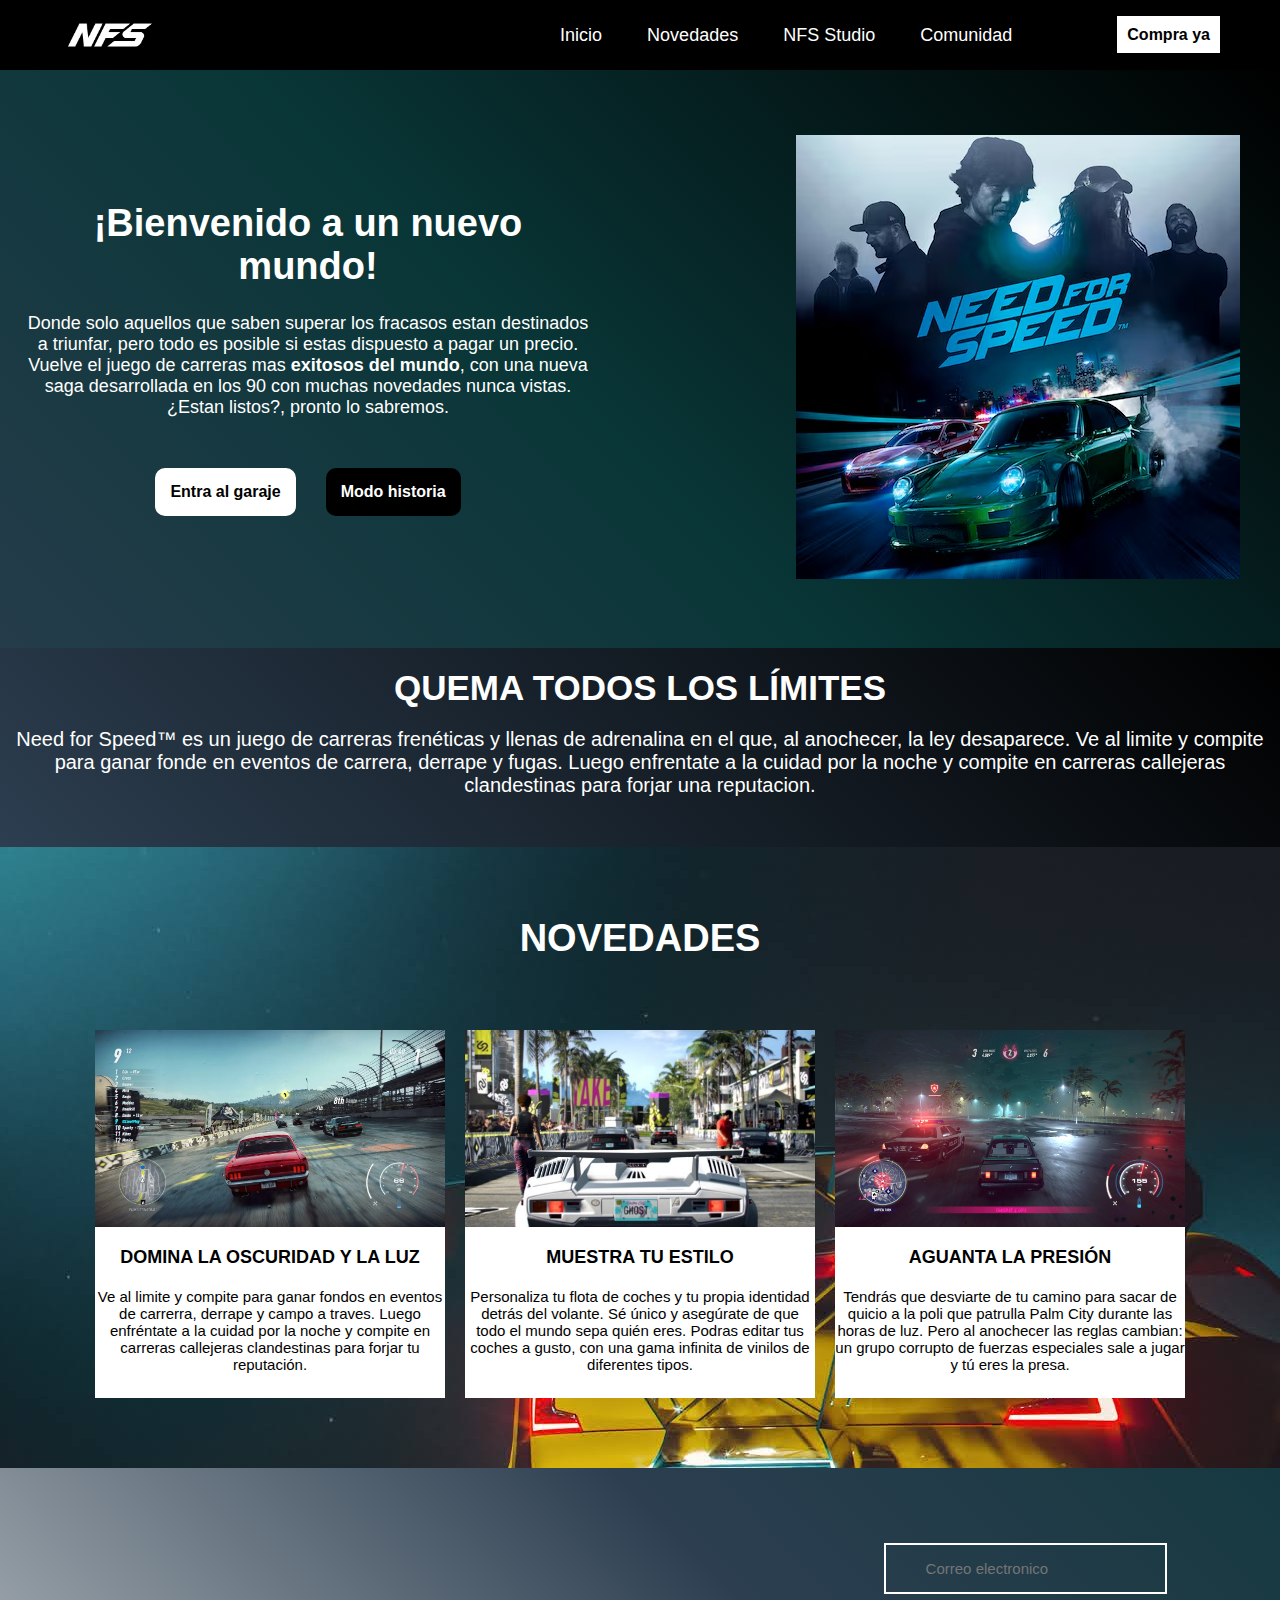
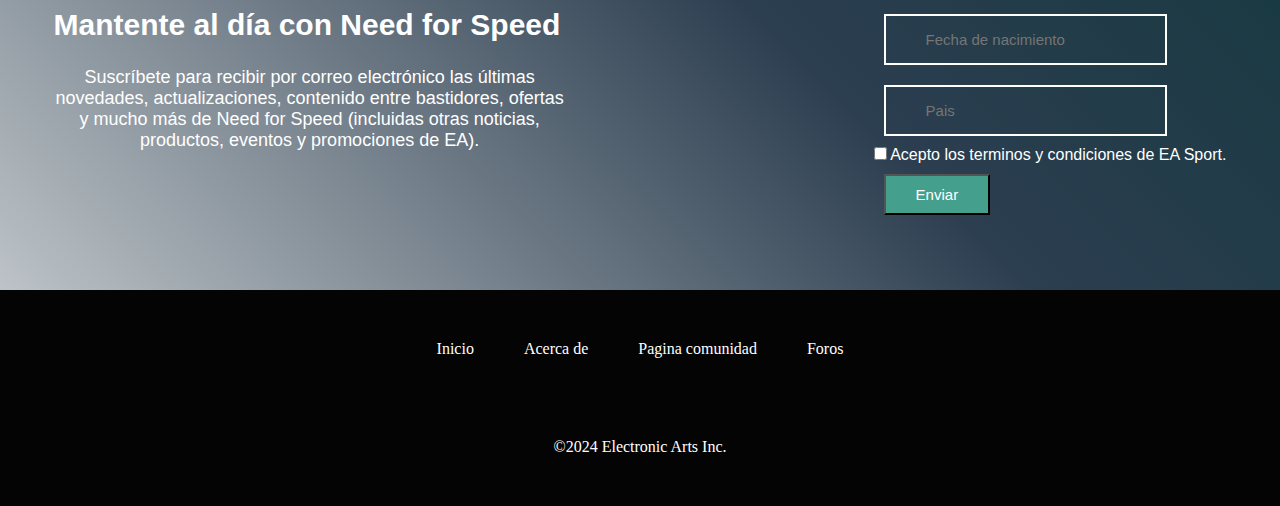
==== index.html @ 13e771bb "nfs" ====
<!DOCTYPE html>
<html lang="en">
  <head>
    <meta charset="UTF-8" />
    <meta name="viewport" content="width=device-width, initial-scale=1.0" />
    <title>Need for Speed™</title>

    <link rel="stylesheet" href="./styles.css" />
    <link rel="stylesheet" href="./animaciones.css" />
    <link rel="stylesheet" href="https://cdnjs.cloudflare.com/ajax/libs/font-awesome/6.5.2/css/all.min.css" integrity="sha512-SnH5WK+bZxgPHs44uWIX+LLJAJ9/2PkPKZ5QiAj6Ta86w+fsb2TkcmfRyVX3pBnMFcV7oQPJkl9QevSCWr3W6A==" crossorigin="anonymous" referrerpolicy="no-referrer" />
    <link rel="preconnect" href="https://fonts.googleapis.com">
    <link rel="preconnect" href="https://fonts.gstatic.com" crossorigin>
  
  </head>
  <body>
    <header>
      <!-- logo-->
      <img src="img-page/logo-white.avif" class="logo" />

      <!-- nav-list-->
      <nav class="navbar">
        <label for="menu-toggle" class="menu-label">
          <img src="img-page/menu-transp.png" alt="" class="menu-img" />
        </label>
        <input type="checkbox" id="menu-toggle" />
  
        <ul class="navbar-lista">
          <li><a href="#">Inicio</a></li>
          <li><a href="#">Novedades</a></li>
          <li><a href="#">NFS Studio</a></li>
          <li><a href="#">Comunidad</a></li>
        </ul>

        <div><a class="btn-compra"href="#">Compra ya</a> </div> 

      </nav>
    </header>
    <main>
      <section id="hero">
        <div class="hero-info">
          <h1>¡Bienvenido a un nuevo mundo!</h1>
          <p>
            Donde solo aquellos que saben superar los fracasos estan destinados
            a triunfar, pero todo es posible si estas dispuesto a pagar un
            precio. Vuelve el juego de carreras mas
            <span>exitosos del mundo</span>, con una nueva saga desarrollada en
            los 90 con muchas novedades nunca vistas. ¿Estan listos?, pronto lo
            sabremos.
          </p>
          <div class="hero-boton">
            <a class="btn-uno" href="#">Entra al garaje</a>
            <a class="btn-dos" href="#">Modo historia</a>
          </div>
        </div>
        <div class="hero-img">
          <img src="img-page/nfs-img.jpn.avif" alt="gamecar" />
        </div>
      </section>
      <section id="data">
        <div class="data-novedades">
          <h2>QUEMA TODOS LOS LÍMITES</h2>
          <p>
            Need for Speed™ es un juego de carreras frenéticas y llenas de
            adrenalina en el que, al anochecer, la ley desaparece. Ve al limite
            y compite para ganar fonde en eventos de carrera, derrape y fugas.
            Luego enfrentate a la cuidad por la noche y compite en carreras
            callejeras clandestinas para forjar una reputacion.
          </p>
        </div>
      </section>
      <section id="info">
        <h2>NOVEDADES</h2>
        <div class="info-card-conteiner">
          <div class="info-card">
            <img src="img-page/img-cards/img-race-day.webp" alt="Icono RACE" />
            <h3>DOMINA LA OSCURIDAD Y LA LUZ</h3>
            <p>
              Ve al limite y compite para ganar fondos en eventos de carrerra,
              derrape y campo a traves. Luego enfréntate a la cuidad por la
              noche y compite en carreras callejeras clandestinas para forjar tu
              reputación.
            </p>
          </div>

          <div class="info-card">
            <img src="img-page/img-cards/img-estilo.jpg" />
            <h3>MUESTRA TU ESTILO</h3>
            <p>
              Personaliza tu flota de coches y tu propia identidad detrás del
              volante. Sé único y asegúrate de que todo el mundo sepa quién
              eres. Podras editar tus coches a gusto, con una gama infinita de
              vinilos de diferentes tipos.
            </p>
          </div>

          <div class="info-card">
            <img src="img-page/img-cards/img-huida.jpg" />
            <h3>AGUANTA LA PRESIÓN</h3>
            <p>
              Tendrás que desviarte de tu camino para sacar de quicio a la poli
              que patrulla Palm City durante las horas de luz. Pero al anochecer
              las reglas cambian: un grupo corrupto de fuerzas especiales sale a
              jugar y tú eres la presa.
            </p>
          </div>
        </div>
      </section>
   <section id="final">
<div class="final-text">
    <h1>Mantente al día con Need for Speed </h1>
    <p> Suscríbete para recibir por correo electrónico las últimas novedades, actualizaciones, 
contenido entre bastidores, ofertas y mucho más de Need for Speed (incluidas otras noticias, productos, eventos y promociones de EA).</p>
</div>

<form>
<div class="final-form">
      <label for="correo"></label>
      <input class="final-input-1"  type="text" id="correo" placeholder="Correo electronico" />
  
    <label for="fecha"></label>
    <input class="final-input-1" type="text" id="fecha"  placeholder="Fecha de nacimiento"/>

    <label for="Pais"></label>
    <input class="final-input-1" type="text" id="pais"  placeholder="Pais"/>

<div class="final-condiciones">
    <input type="checkbox" id="condiciones" required/>
    <label for="condiciones">
Acepto los terminos y condiciones de <span>EA Sport</span>.
    </div>
    </label>

    <input class="final-input-2" type="submit" value="Enviar"/>
 
  </form>

  </div>  



   </section>
    </main>
    <footer>
      <ul class="footer-links">
        <li><a href="#">Inicio</a></li>
        <li><a href="#">Acerca de</a></li>
        <li><a href="#">Pagina comunidad</a></li>
        <li><a href="#">Foros</a></li>
      </ul>
      <div class="footer-redes">
        <a href="#"><i class="fa-brands fa-facebook-f"></i> </a>
        <a href="#"><i class="fa-brands fa-x-twitter"></i> </a>
        <a href="#"><i class="fa-brands fa-instagram"></i> </a>
      </div>
      <p>©2024 Electronic Arts Inc.</p>
    </footer>
  </body>
</html>
  </body>
</html>
---- styles.css ----
* {
  padding: 0;
  margin: 0;
  box-sizing: border-box;
  list-style: none;
  text-decoration: none;
}

header {
  background: rgb(0, 0, 0);
  border-top: 0;
  display: flex;
  justify-content: space-between;
  align-items: center;
  padding: 0 40px;
  height: 70px;
}

.navbar,
.navbar-lista {
  display: flex;
  align-items: center;
  font-family: "Lucida Sans", "Lucida Sans Regular", "Lucida Grande",
    "Lucida Sans Unicode", Geneva, Verdana, sans-serif;
}
.logo {
  height: 100%;
}

.navbar {
  gap: 85px;
}

.navbar-lista {
  gap: 45px;
}

.navbar-lista a {
  color: rgb(255, 255, 255);
  font-size: 18px;
}
.btn-compra {
  background: white;
  color: black;
  padding: 10px;
  margin: 0 20px;
  font-weight: 550;
}
main {
  display: flex;
  flex-direction: column;
  align-items: center;
  justify-content: center;
  font-family: Arial, Helvetica, sans-serif;
  background: linear-gradient(45deg, #bdc3c7, #2c3e50, #093637, black);
}

#hero {
  display: flex;
  justify-content: center;
  align-items: center;
  padding: 65px 0;
  gap: 180px;
}

.hero-info {
  display: flex;
  flex-direction: column;
  align-items: flex-start;
  gap: 25px;
  width: 80%;
  padding: 25px;
}

.hero-info h1 {
  font-size: 38px;
  font-weight: 800;
  color: white;
  text-align: center;
}

.hero-info p {
  font-size: 18px;
  width: 100%;
  color: white;
  text-align: center;
}

.hero-info span {
  font-weight: 700;
}

.hero-img {
  padding-right: 40px;
}
.hero-boton {
  display: flex;
  padding-top: 25px;
  margin: 0 auto;
  font-weight: 800;
  font-family: "Lucida Sans", "Lucida Sans Regular", "Lucida Grande",
    "Lucida Sans Unicode", Geneva, Verdana, sans-serif;
}
.hero-info a {
  border-radius: 10px;
  padding: 15px;
  margin: 0 15px;
}

.btn-uno {
  color: black;
  background: white;
}
.btn-dos {
  color: white;
  background: black;
}
#data {
  width: 100%;
  display: flex;
  flex-direction: column;
  align-items: center;
  justify-content: center;
  text-align: center;
  padding-bottom: 50px;
  background: linear-gradient(45deg, #2c3e50, black);
}

.data-novedades h2 {
  font-size: 35px;
  color: white;
  padding: 20px;
  text-align: center;
  display: flex;
  flex-wrap: wrap;
  justify-content: center;
  align-items: center;
}

.data-novedades p {
  font-size: 20px;
  width: 100%;
  color: white;
  align-items: center;
  justify-content: center;
  text-align: center;
}
#menu-toggle {
  display: none;
}
.menu-label {
  display: none;
}
.menu-img {
  width: 70px;
}

#info {
  width: 100%;
  padding: 70px 0;
  display: flex;
  flex-direction: column;
  justify-content: center;
  align-items: center;
  gap: 70px;
  background-image: url(img-page/backgraund.jpg);
}

#info h2 {
  font-size: 38px;
  font-weight: 650;
  color: rgb(255, 255, 255);
  font-weight: 700;
}

.info-card-conteiner {
  display: flex;
  gap: 20px;
}

.info-card {
  display: flex;
  flex-direction: column;
  align-items: center;
  justify-content: center;
  text-align: center;
  gap: 20px;
  max-width: 350px;
  background: white;
}

.info-card img {
  width: 350px;
}

.info-card h3 {
  font-size: 18px;
  font-weight: 600;
  color: rgb(0, 0, 0);
}

.info-card p {
  font-size: 15px;
  font-weight: 300;
  color: rgb(0, 0, 0);
  padding-bottom: 25px;
}

#final {
  display: flex;
  justify-content: center;
  align-items: center;
  padding: 65px 0;
  gap: 180px;
}

.final-text {
  display: flex;
  flex-direction: column;
  align-items: flex-start;
  gap: 25px;
  width: 50%;
  padding: 25px 0;
}

.final-text h1 {
  font-size: 30px;
  font-weight: 800;
  color: white;
  text-align: center;
}

.final-text p {
  font-size: 18px;
  width: 80%;
  color: white;
  text-align: center;
}

.final-form {
  display: flex;
  flex-direction: column;
  justify-content: center;
}

.final-input-1 {
  align-self: start;
  font-size: 15px;
  padding: 15px 40px;
  margin: 10px;
  background: transparent;
  border: 2px solid white;
}
.final-condiciones {
  color: white;
}

.final-input-2 {
  font-size: 15px;
  color: white;
  align-self: start;
  background: #44a08d;
  padding: 10px 30px;
  margin: 10px;
  cursor: pointer;
}

footer {
  display: flex;
  flex-direction: column;
  align-items: center;
  justify-content: center;
  gap: 40px;
  padding: 50px 0;
  background: rgba(0, 0, 0, 0.986);
}

footer a,
footer p {
  color: white;
  font-weight: 300;
  font-size: 16px;
}

.footer-links {
  display: flex;
  gap: 50px;
}

.footer-redes {
  display: flex;
  align-items: center;
  justify-content: center;
  gap: 20px;
  color: white;
}

@media (max-width: 992px) {
  .navbar {
    gap: 25px;
  }
  .navbar-lista {
    position: absolute;
    top: 69px;
    left: 5%;
    right: 5%;
    flex-direction: column;
    width: 90%;
    background: #2c3e50;
    border: 2px solid black;
    border-top: 0;
    border-radius: 0px 0px 15px 15px;
    padding: 65px 0;
    /*display: none;*/
    transform: translate(200%);
    transition: all 0.5s;
  }

  .navbar-lista a {
    font-size: 1.4rem;
  }

  .menu-label {
    display: flex;
    order: 2;
  }
  .menu-label img {
    width: 55px;
    height: 45px;
  }

  #menu-toggle:checked + .navbar-lista {
    /*display: flex;*/
    transform: translate(0);
  }

  .hero-info {
    flex-direction: column;
    justify-content: center;
    gap: 3rem;
  }

  .hero-info p {
    max-width: 600%;
  }

  .hero-img {
    display: none;
  }

  .data-novedades {
    max-width: 70%;
  }

  .btn-compra {
    display: flex;
    align-items: center;
    justify-content: center;
    text-align: center;
    font-size: 15px;
    width: 100%;
    margin: 0 auto;
  }
}

@media (max-width: 576px) {
  .hero-info h1 {
    font-size: 250%;
  }

  .hero-info p {
    font-size: 150%;
  }
  .hero-info a {
    font-size: 20px;
  }
  .data-novedades h2 {
    text-align: center;
    justify-content: center;
    align-items: center;
    margin: auto;
  }

  .data-novedades p {
    font-size: 150%;
  }
}
---- animaciones.css ----
.btn-compra {
  transition: all 0.2s;
}

.btn-compra:hover {
  background-color: #44a08ddb;
}

#menu-toggle ~ .btn-compra {
  transition: all 0.2s;
}

#menu-toggle ~ .btn-compra:hover {
  background-color: #44a08ddb;
}

.btn-uno {
  transition: 0.2s;
}

.btn-uno:hover {
  background-color: aquamarine;
}

.btn-dos {
  transition: 0.2s;
}

.btn-dos:hover {
  background-color: rgba(127, 255, 212, 0.863);
}

.info-card {
  box-shadow: 0px 1px 10px rgba(rgb(0, 0, 0, 0.2));
  cursor: default;
  transition: all 400ms ease;
}
.info-card:hover {
  box-shadow: 5px 5px 20px rgba(rgb(0, 0, 0, 0.4));
  transform: translateY(-3%);
}

.navbar-lista a {
  transition: 0.2s;
}

.navbar-lista a:hover {
  color: #44a08ddb;
}
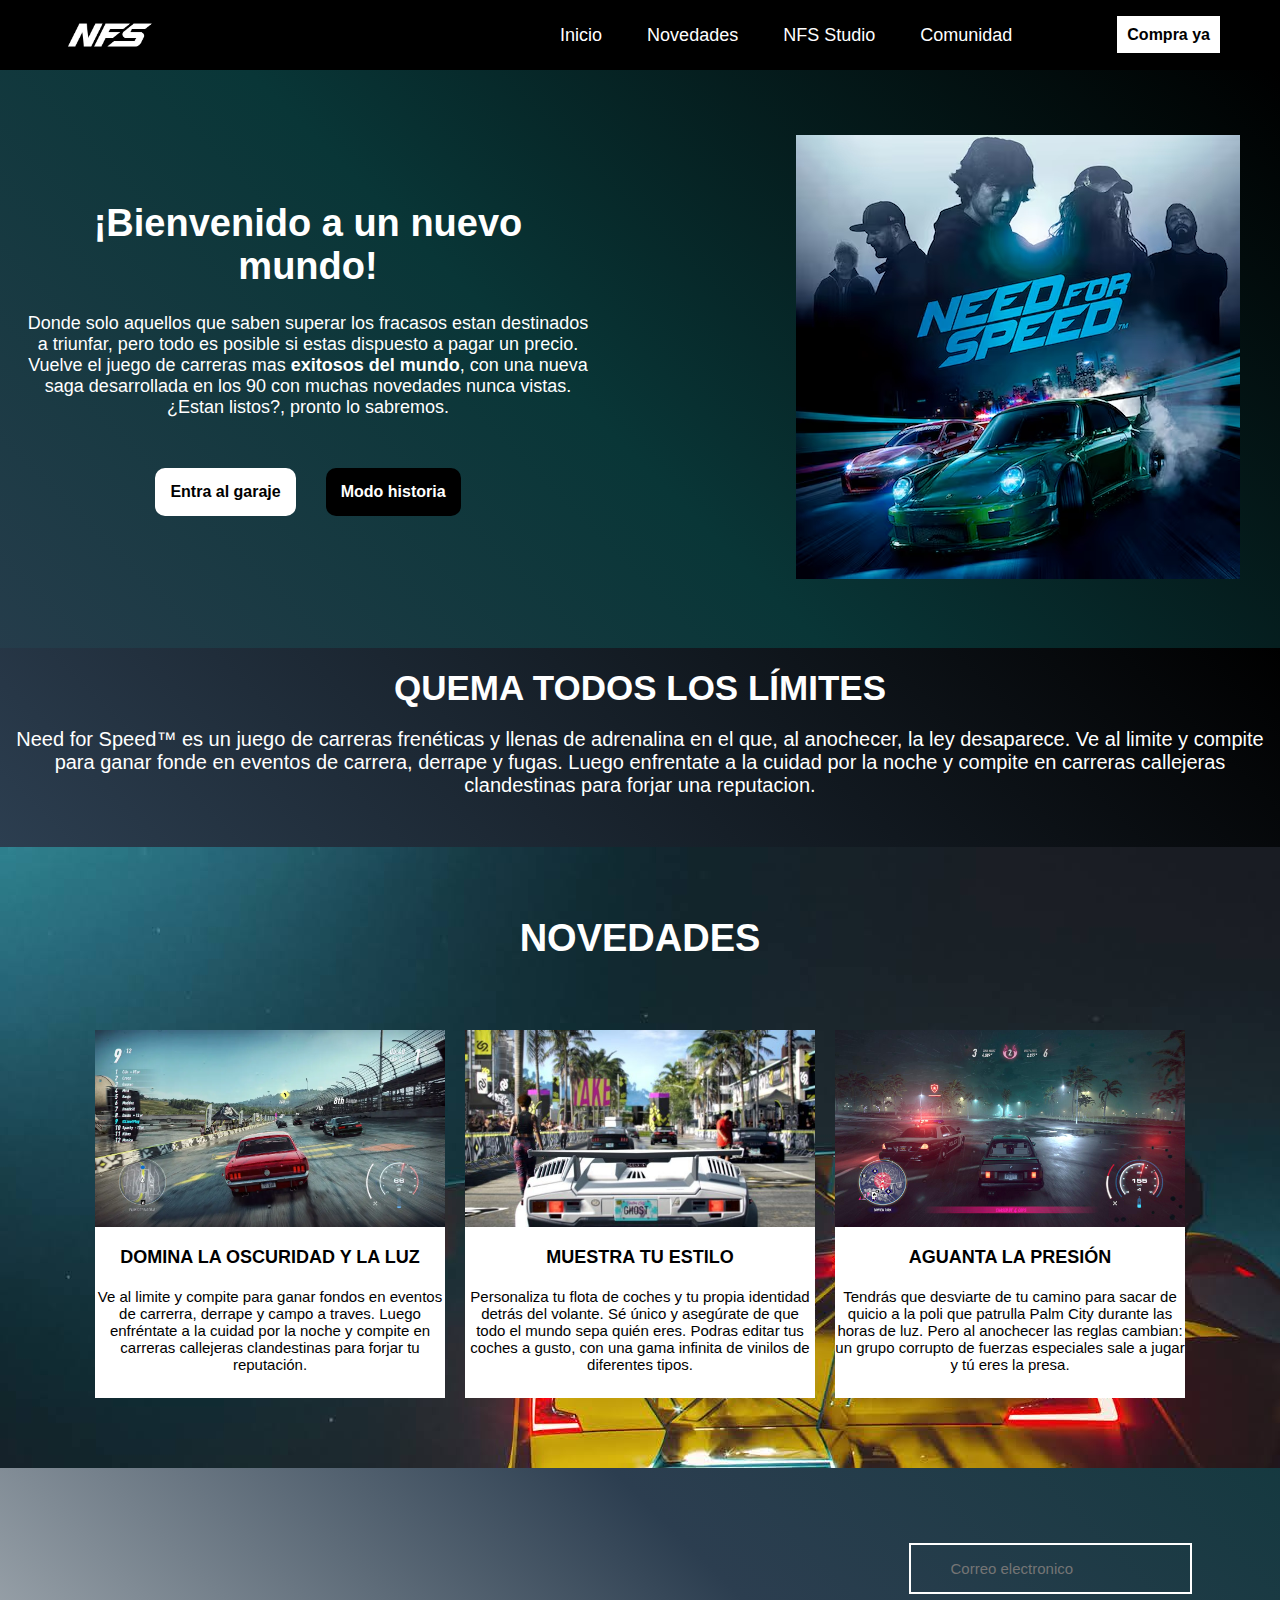
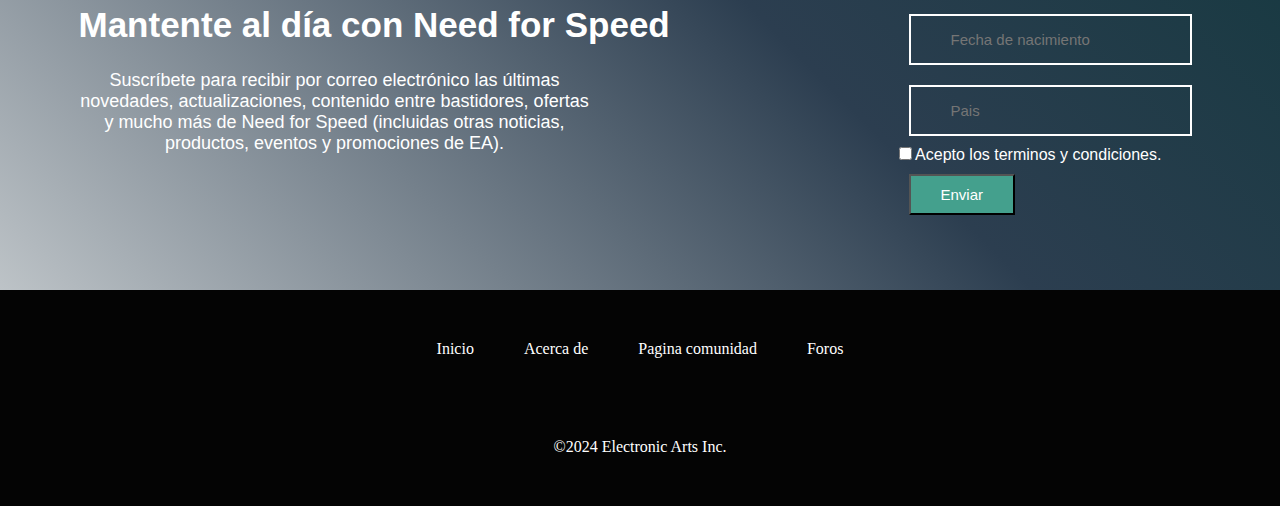
==== commit 83aca9b0: "finish" ====
--- a/index.html
+++ b/index.html
@@ -126,7 +126,7 @@
 <div class="final-condiciones">
     <input type="checkbox" id="condiciones" required/>
     <label for="condiciones">
-Acepto los terminos y condiciones de <span>EA Sport</span>.
+Acepto los terminos y condiciones.
     </div>
     </label>
 
--- a/styles.css
+++ b/styles.css
@@ -224,7 +224,7 @@
 }
 
 .final-text h1 {
-  font-size: 30px;
+  font-size: 35px;
   font-weight: 800;
   color: white;
   text-align: center;
@@ -361,11 +361,43 @@
     width: 100%;
     margin: 0 auto;
   }
+
+  .info-card-conteiner {
+    max-width: 90%;
+    flex-direction: column;
+    justify-content: center;
+  }
+
+  #final {
+    display: flex;
+    flex-direction: column;
+    align-items: center;
+    justify-content: center;
+    gap: 20px;
+    text-align: center;
+  }
+
+  .final-text {
+    width: 500px;
+    margin: 0 auto;
+  }
+  .final-text h1 {
+    font-size: 150%;
+  }
+
+  .final-text p {
+    font-size: 150%;
+    padding-left: 75px;
+  }
+  .final-form {
+    justify-content: center;
+    align-items: center;
+  }
 }
 
 @media (max-width: 576px) {
   .hero-info h1 {
-    font-size: 250%;
+    font-size: 200%;
   }
 
   .hero-info p {
@@ -374,6 +406,15 @@
   .hero-info a {
     font-size: 20px;
   }
+
+  .hero-boton {
+    display: flex;
+    flex-wrap: wrap;
+    gap: 20px;
+    align-items: center;
+    justify-content: center;
+  }
+
   .data-novedades h2 {
     text-align: center;
     justify-content: center;
@@ -384,4 +425,49 @@
   .data-novedades p {
     font-size: 150%;
   }
-}
+
+  .info-card-conteiner {
+    justify-content: center;
+    align-items: center;
+  }
+
+  .info-card img {
+    width: 100%;
+  }
+
+  .final-text h1 {
+    width: 50%;
+    margin: 0 auto;
+  }
+
+  .final-text p {
+    width: 50%;
+    justify-content: center;
+    align-items: center;
+    margin: 0 85px;
+  }
+  .final-form {
+    display: flex;
+    gap: 10px;
+  }
+
+  .final-form input {
+    margin: 0 auto;
+    justify-content: center;
+    align-items: center;
+  }
+
+  .final-condiciones input {
+    width: 25px;
+    margin: 0 auto;
+  }
+
+  .btn-compra {
+    display: none;
+  }
+
+  .footer-links {
+    flex-direction: column;
+    text-align: center;
+  }
+}
